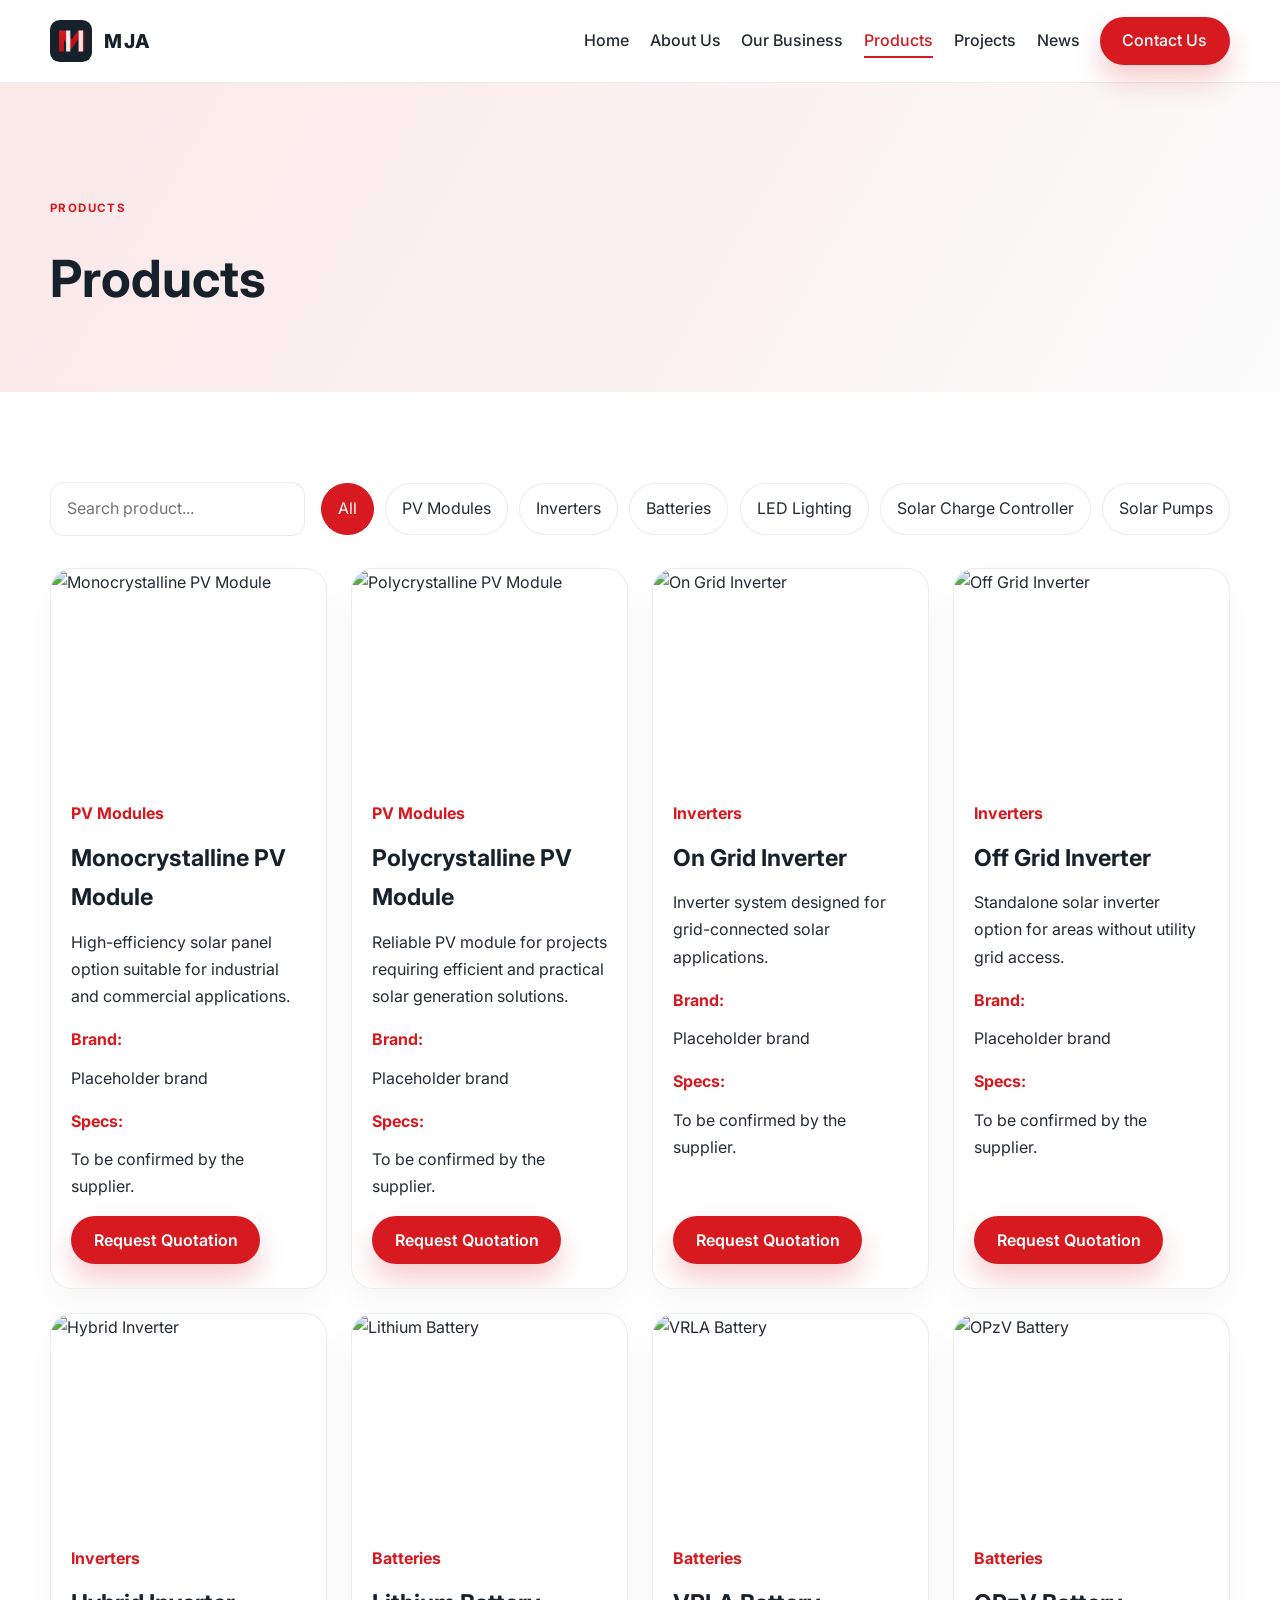
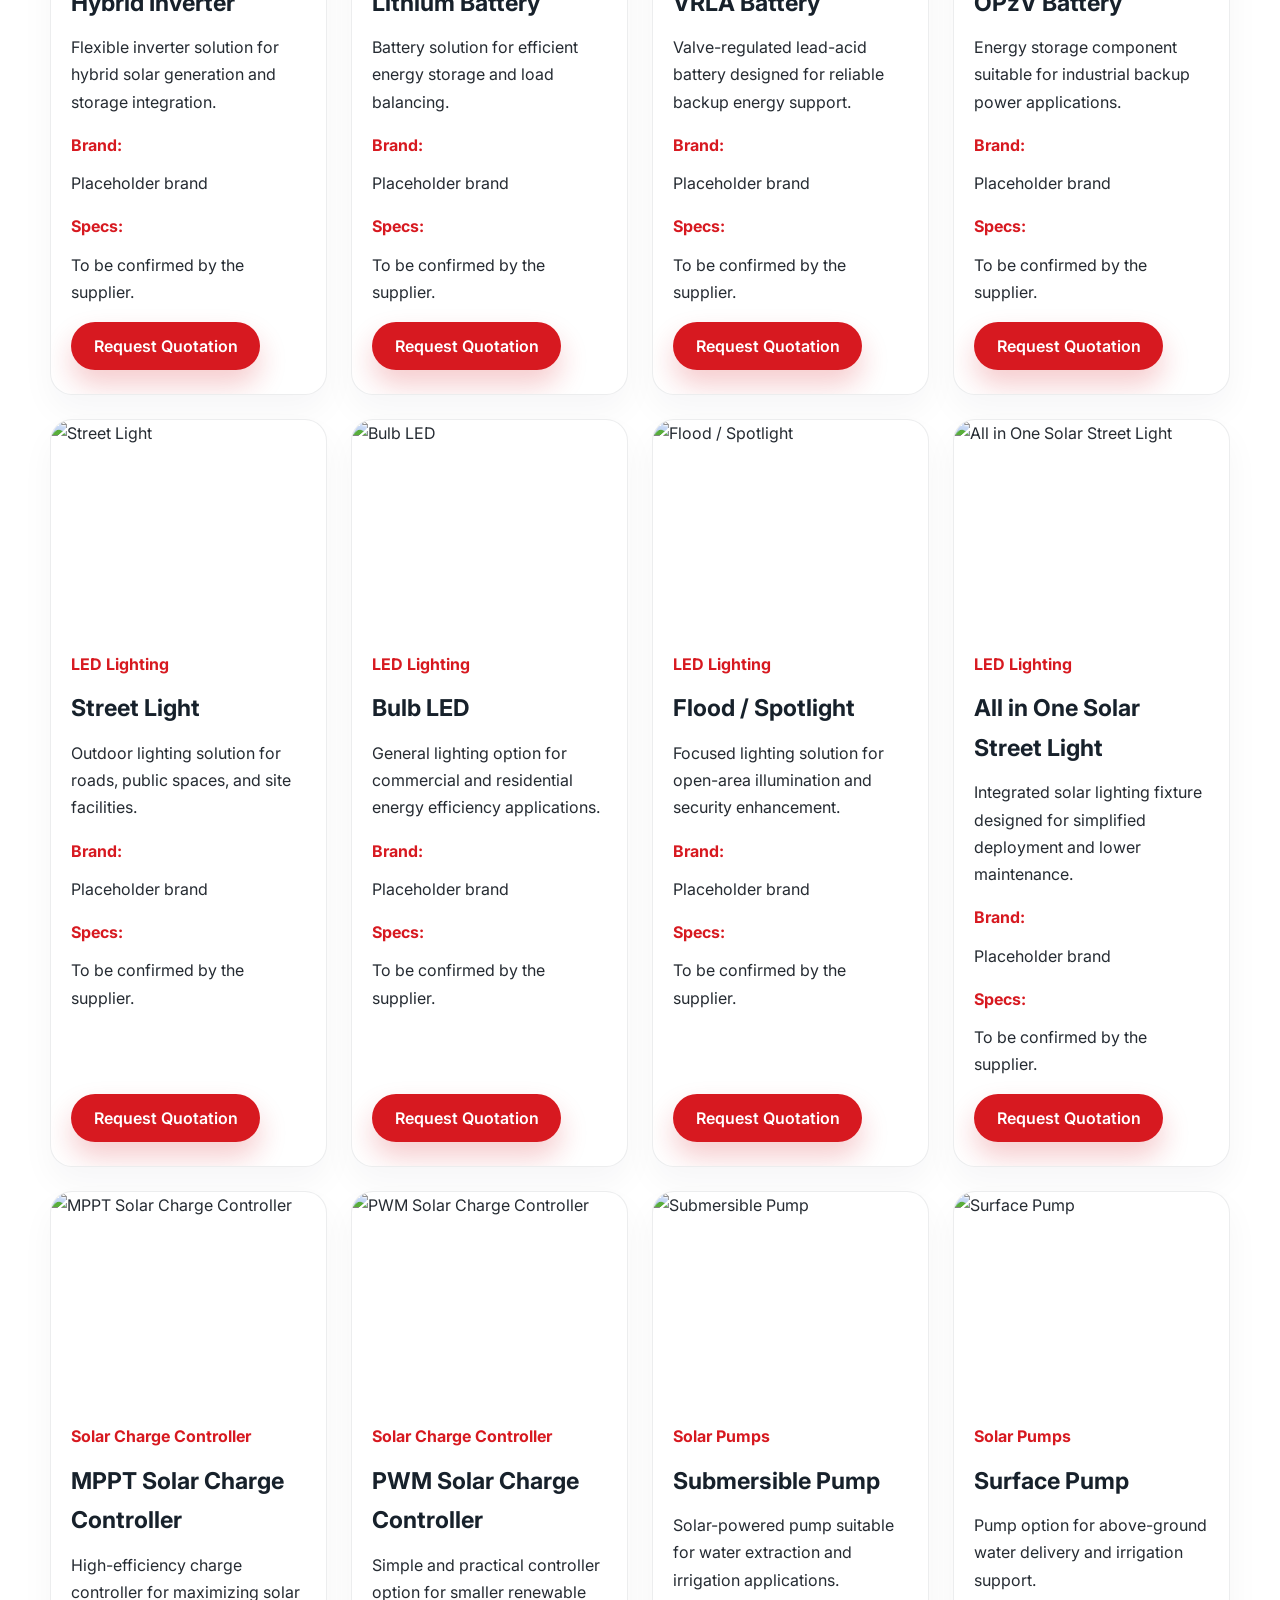
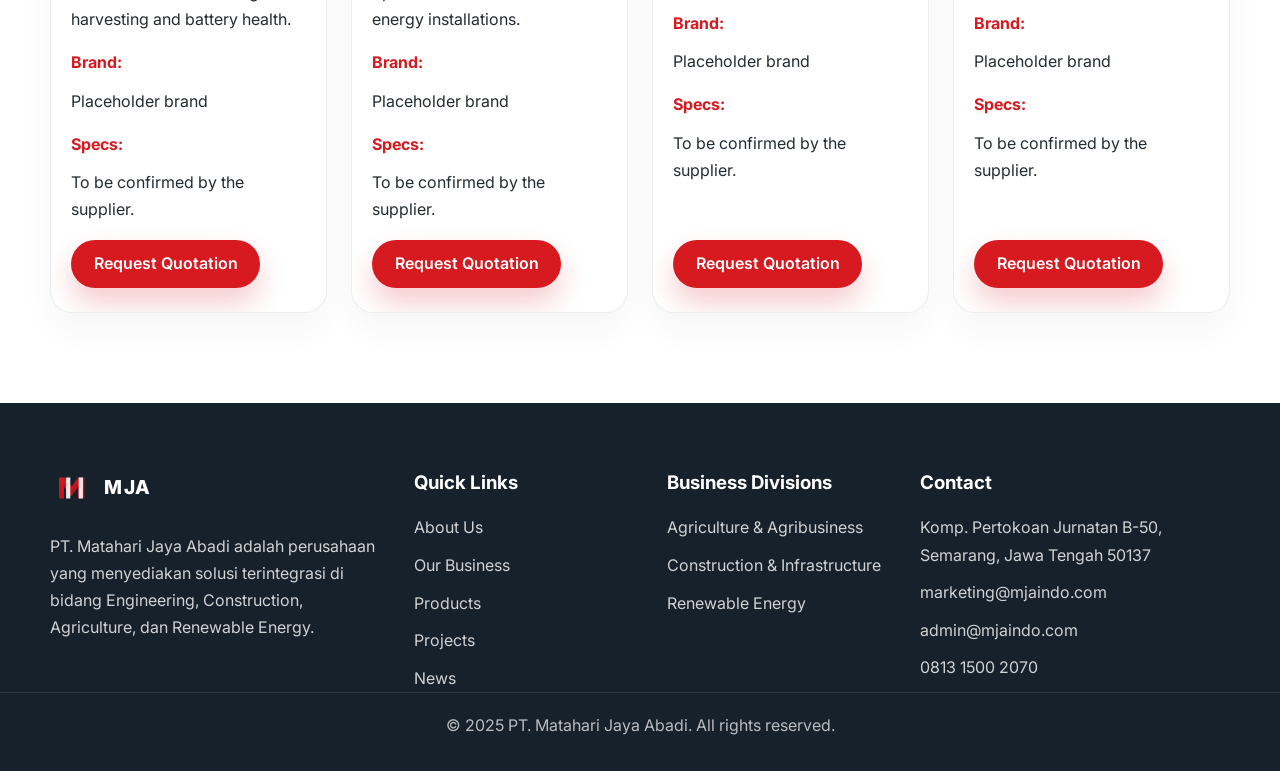
==== product/index.html @ 3fe3c7bd "Initial commit" ====
<!DOCTYPE html>
<html lang="id">
<head>
  <meta charset="UTF-8" />
  <meta name="viewport" content="width=device-width, initial-scale=1.0" />
  <title>Products | PT. Matahari Jaya Abadi</title>
  <meta name="description" content="Katalog produk MJA: PV modules, inverters, batteries, LED lighting, solar charge controller, dan solar pumps." />
  <link rel="icon" type="image/svg+xml" href="../assets/images/logo/mja-logo.svg" />
  <link rel="preconnect" href="https://fonts.googleapis.com" />
  <link rel="preconnect" href="https://fonts.gstatic.com" crossorigin />
  <link href="https://fonts.googleapis.com/css2?family=Inter:wght@400;500;600;700;800&display=swap" rel="stylesheet" />
  <link rel="stylesheet" href="../css/style.css" />
  <link rel="stylesheet" href="../css/responsive.css" />
</head>
<body>
  <header class="site-header">
    <div class="container nav-wrap">
      <a href="../index.html" class="brand" aria-label="MJA home">
        <img src="../assets/images/logo/mja-logo.svg" alt="MJA Logo" />
        <span>MJA</span>
      </a>
      <button class="nav-toggle" aria-label="Toggle navigation">
        <span></span><span></span><span></span>
      </button>
      <nav class="main-nav">
        <ul>
          <li><a href="../index.html">Home</a></li>
          <li><a href="../pages/about.html">About Us</a></li>
          <li><a href="../pages/business.html">Our Business</a></li>
          <li><a href="./" class="active">Products</a></li>
          <li><a href="../pages/projects.html">Projects</a></li>
          <li><a href="../pages/news.html">News</a></li>
        </ul>
        <a href="../pages/contact.html" class="btn btn-primary nav-cta">Contact Us</a>
      </nav>
    </div>
  </header>

  <main>
    <section class="page-hero small-hero">
      <div class="container reveal">
        <span class="eyebrow">Products</span>
        <h1>Products</h1>
      </div>
    </section>

    <section class="section">
      <div class="container">
        <div class="catalog-toolbar reveal">
          <div class="search-wrap">
            <input type="search" id="product-search" placeholder="Search product..." aria-label="Search product" />
          </div>
          <div class="filter-group" id="product-filters" aria-label="Product Category Filters"></div>
        </div>
        <div id="products-grid" class="card-grid four-col products-grid"></div>
      </div>
    </section>
  </main>

  <footer class="site-footer">
    <div class="container footer-grid">
      <div>
        <a href="../index.html" class="brand footer-brand">
          <img src="../assets/images/logo/mja-logo.svg" alt="MJA Logo" />
          <span>MJA</span>
        </a>
        <p>PT. Matahari Jaya Abadi adalah perusahaan yang menyediakan solusi terintegrasi di bidang Engineering, Construction, Agriculture, dan Renewable Energy.</p>
      </div>
      <div>
        <h3>Quick Links</h3>
        <ul class="footer-links">
          <li><a href="../pages/about.html">About Us</a></li>
          <li><a href="../pages/business.html">Our Business</a></li>
          <li><a href="./">Products</a></li>
          <li><a href="../pages/projects.html">Projects</a></li>
          <li><a href="../pages/news.html">News</a></li>
        </ul>
      </div>
      <div>
        <h3>Business Divisions</h3>
        <ul class="footer-links">
          <li>Agriculture & Agribusiness</li>
          <li>Construction & Infrastructure</li>
          <li>Renewable Energy</li>
        </ul>
      </div>
      <div>
        <h3>Contact</h3>
        <ul class="footer-links contact-list">
          <li>Komp. Pertokoan Jurnatan B-50, Semarang, Jawa Tengah 50137</li>
          <li><a href="mailto:marketing@mjaindo.com">marketing@mjaindo.com</a></li>
          <li><a href="mailto:admin@mjaindo.com">admin@mjaindo.com</a></li>
          <li><a href="https://wa.me/6281315002070" target="_blank" rel="noreferrer">0813 1500 2070</a></li>
        </ul>
      </div>
    </div>
    <div class="copyright">© 2025 PT. Matahari Jaya Abadi. All rights reserved.</div>
  </footer>

  <a href="#top" class="back-to-top" aria-label="Back to top">↑</a>

  <script src="../js/shared/main.js"></script>
  <script src="../js/pages/products.js"></script>
</body>
</html>
---- css/style.css ----
:root {
  --primary-red: #D71920;
  --dark-red: #A80F17;
  --white: #FFFFFF;
  --dark-navy: #17212B;
  --charcoal: #252B32;
  --light-gray: #F5F6F8;
  --medium-gray: #737B84;
  --line: rgba(23, 33, 43, 0.08);
  --shadow: 0 24px 60px rgba(23, 33, 43, 0.12);
  --radius: 22px;
  --container: 1180px;
}

* { box-sizing: border-box; }
html { scroll-behavior: smooth; }
body {
  margin: 0;
  font-family: 'Inter', sans-serif;
  color: var(--charcoal);
  background: var(--white);
  line-height: 1.7;
}
img { max-width: 100%; display: block; }
a { text-decoration: none; color: inherit; }
button, input, textarea { font: inherit; }
.container {
  width: min(var(--container), calc(100% - 2rem));
  margin: 0 auto;
}
.section {
  padding: 90px 0;
}
.section-alt {
  background: var(--light-gray);
}
.top-bar {
  background: var(--dark-navy);
  color: rgba(255,255,255,0.8);
  font-size: 0.8rem;
}
.top-bar-inner {
  display: flex;
  align-items: center;
  justify-content: space-between;
  min-height: 36px;
  gap: 1rem;
}
.site-header {
  position: sticky;
  top: 0;
  z-index: 50;
  background: rgba(255,255,255,0.9);
  backdrop-filter: blur(14px);
  border-bottom: 1px solid var(--line);
}
.nav-wrap {
  display: flex;
  align-items: center;
  justify-content: space-between;
  min-height: 82px;
  gap: 1.25rem;
}
.brand {
  display: inline-flex;
  align-items: center;
  gap: 0.75rem;
  font-weight: 800;
  color: var(--dark-navy);
}
.brand img {
  width: 42px;
  height: 42px;
}
.brand span {
  font-size: 1.2rem;
  letter-spacing: 0.08em;
}
.main-nav {
  display: flex;
  align-items: center;
  justify-content: flex-end;
  gap: 1.25rem;
  flex: 1;
}
.main-nav ul {
  list-style: none;
  display: flex;
  align-items: center;
  gap: 1.3rem;
  margin: 0;
  padding: 0;
}
.main-nav a {
  position: relative;
  color: var(--charcoal);
  font-weight: 500;
  transition: color .2s ease;
}
.main-nav a::after {
  content: '';
  position: absolute;
  left: 0;
  bottom: -8px;
  width: 0;
  height: 2px;
  background: var(--primary-red);
  transition: width .2s ease;
}
.main-nav a:hover::after,
.main-nav a.active::after {
  width: 100%;
}
.main-nav a.active, .main-nav a:hover {
  color: var(--primary-red);
}
.main-nav a.nav-cta,
.main-nav a.nav-cta:hover,
.main-nav a.nav-cta.active {
  color: var(--white);
}
.main-nav a.nav-cta::after {
  display: none;
}
.nav-toggle {
  display: none;
  flex-direction: column;
  justify-content: center;
  gap: 5px;
  width: 46px;
  height: 46px;
  border: 1px solid var(--line);
  border-radius: 12px;
  background: var(--white);
  cursor: pointer;
}
.nav-toggle span {
  display: block;
  width: 22px;
  height: 2px;
  background: var(--dark-navy);
  margin: 0 auto;
}
.btn {
  display: inline-flex;
  align-items: center;
  justify-content: center;
  gap: 0.5rem;
  min-height: 48px;
  padding: 0 1.35rem;
  border-radius: 999px;
  border: 1px solid transparent;
  font-weight: 600;
  transition: transform .2s ease, box-shadow .2s ease, background .2s ease;
}
.btn:hover {
  transform: translateY(-1px);
}
.btn-primary {
  background: var(--primary-red);
  color: var(--white);
  box-shadow: 0 15px 28px rgba(215, 25, 32, 0.22);
}
.btn-primary:hover {
  background: var(--dark-red);
}
.btn-secondary {
  background: transparent;
  color: var(--dark-navy);
  border-color: rgba(23,33,43,0.14);
}
.eyebrow {
  display: inline-block;
  margin-bottom: 1rem;
  color: var(--primary-red);
  font-weight: 700;
  text-transform: uppercase;
  letter-spacing: 0.12em;
  font-size: 0.72rem;
}
.eyebrow.accent { color: var(--primary-red); }
.hero {
  position: relative;
  min-height: 620px;
  display: flex;
  align-items: center;
  background: url('https://images.unsplash.com/photo-1497440001374-f26997328c1b?auto=format&fit=crop&w=1600&q=80') center/cover no-repeat;
}
.hero-overlay {
  position: absolute;
  inset: 0;
  background: linear-gradient(90deg, rgba(23,33,43,0.82), rgba(23,33,43,0.5));
}
.hero-content {
  position: relative;
  z-index: 1;
  padding: 90px 0;
}
.hero-copy {
  max-width: 700px;
  color: var(--white);
}
.hero-copy h1 {
  font-size: clamp(2.5rem, 5vw, 5rem);
  line-height: 1.06;
  margin: 0 0 1rem;
}
.hero-copy p {
  max-width: 600px;
  font-size: 1.08rem;
  color: rgba(255,255,255,.88);
  margin-bottom: 2rem;
}
.hero-actions {
  display: flex;
  flex-wrap: wrap;
  gap: 1rem;
}
.section-heading {
  margin-bottom: 2.2rem;
}
.section-heading h2 {
  margin: 0;
  font-size: clamp(2rem, 3vw, 2.8rem);
  line-height: 1.2;
  color: var(--dark-navy);
}
.section-heading.center {
  text-align: center;
}
.intro-grid,
.business-layout,
.contact-grid,
.experience-wrap {
  display: grid;
  grid-template-columns: repeat(2, minmax(0, 1fr));
  gap: 3rem;
  align-items: center;
}
.intro-image img,
.business-image img {
  width: 100%;
  min-height: 420px;
  object-fit: cover;
  border-radius: var(--radius);
  box-shadow: var(--shadow);
}
.intro-copy h2,
.business-copy h2,
.experience-copy h2 {
  margin: 0 0 1rem;
  font-size: clamp(2rem, 3vw, 3rem);
  line-height: 1.2;
  color: var(--dark-navy);
}
.intro-copy p, .business-copy p, .experience-copy p {
  color: var(--charcoal);
  margin: 0 0 1.1rem;
}
.text-link {
  display: inline-flex;
  align-items: center;
  gap: 0.5rem;
  color: var(--primary-red);
  font-weight: 700;
}
.card-grid, .feature-grid, .document-grid, .news-grid {
  display: grid;
  gap: 1.5rem;
}
.three-col, .four-col {
  grid-template-columns: repeat(3, minmax(0, 1fr));
}
.four-col { grid-template-columns: repeat(4, minmax(0, 1fr)); }
.info-card, .feature-item, .doc-card, .news-card, .project-card, .info-panel {
  border: 1px solid var(--line);
  border-radius: var(--radius);
  background: var(--white);
  overflow: hidden;
  box-shadow: 0 16px 34px rgba(23,33,43,0.04);
}
.info-card, .doc-card, .news-card, .project-card {
  display: flex;
  flex-direction: column;
}
.info-card img {
  width: 100%;
  height: 230px;
  object-fit: cover;
}
.card-body {
  padding: 1.3rem 1.25rem 1.5rem;
}
.info-card .card-body, .news-card .card-body, .project-card .card-body {
  display: flex;
  flex: 1;
  flex-direction: column;
}
.card-body > .text-link, .card-body > .btn, .doc-card > .text-link {
  margin-top: auto;
  align-self: flex-start;
}
.card-body h3 {
  margin: 0 0 0.7rem;
  color: var(--dark-navy);
  font-size: 1.45rem;
}
.card-body p {
  margin: 0 0 1rem;
  color: var(--charcoal);
}
.feature-grid {
  grid-template-columns: repeat(3, minmax(0, 1fr));
}
.feature-item {
  padding: 1.5rem;
}
.feature-icon {
  width: 52px;
  height: 52px;
  display: inline-flex;
  align-items: center;
  justify-content: center;
  border-radius: 14px;
  background: rgba(215,25,32,0.1);
  color: var(--primary-red);
  font-weight: 800;
  margin-bottom: 0.8rem;
}
.feature-item h3 {
  margin: 0 0 0.4rem;
  font-size: 1.2rem;
  color: var(--dark-navy);
}
.feature-item p {
  margin: 0;
  color: var(--charcoal);
}
.project-grid {
  display: grid;
  grid-template-columns: repeat(3, minmax(0, 1fr));
  gap: 1.6rem;
}
.project-card img {
  width: 100%;
  height: 230px;
  object-fit: cover;
}
.project-card .card-body {
  padding-top: 1.1rem;
}
.project-meta {
  display: flex;
  flex-wrap: wrap;
  gap: 0.5rem 0.75rem;
  color: var(--medium-gray);
  font-size: 0.86rem;
  margin-bottom: 0.7rem;
}
.project-card h3 {
  margin: 0 0 0.3rem;
  font-size: 1.2rem;
}
.experience {
  background: linear-gradient(180deg, #fff 0%, #f7f7f8 100%);
}
.experience-wrap {
  gap: 2rem;
}
.check-list {
  list-style: none;
  padding: 0;
  margin: 1rem 0 0;
  display: grid;
  gap: 0.75rem;
  color: var(--dark-navy);
}
.check-list li {
  position: relative;
  padding-left: 1.7rem;
}
.check-list li::before {
  content: '•';
  position: absolute;
  left: 0;
  top: 0;
  color: var(--primary-red);
  font-weight: 800;
}
.stat-item {
  padding: 1.5rem;
  background: var(--white);
  border-radius: var(--radius);
  border: 1px solid var(--line);
  box-shadow: var(--shadow);
  margin-bottom: 1rem;
}
.stat-item strong {
  display: block;
  color: var(--dark-navy);
  font-size: 2rem;
  line-height: 1;
  margin-bottom: 0.5rem;
}
.stat-item span {
  color: var(--medium-gray);
}
.cta-section {
  padding-top: 0;
}
.cta-box {
  background: linear-gradient(135deg, var(--dark-navy), #1f2a38);
  color: var(--white);
  border-radius: 28px;
  padding: 2.4rem 2rem;
  display: grid;
  grid-template-columns: 2fr 1.5fr auto;
  gap: 1.5rem;
  align-items: center;
  box-shadow: var(--shadow);
}
.cta-box h2 {
  margin: 0.2rem 0 0;
  font-size: clamp(1.8rem, 3vw, 3rem);
  line-height: 1.15;
}
.cta-box p {
  margin: 0;
  color: rgba(255,255,255,0.8);
}
.page-hero {
  padding: 110px 0 70px;
  background: linear-gradient(120deg, rgba(215,25,32,0.08), rgba(23,33,43,0.02));
}
.small-hero {
  padding-top: 110px;
  background: linear-gradient(120deg, rgba(215,25,32,0.1), rgba(23,33,43,0.02));
}
.page-hero h1 {
  margin: 0;
  font-size: clamp(2.3rem, 4vw, 4rem);
  color: var(--dark-navy);
}
.business-layout {
  gap: 2.5rem;
}
.business-layout.reverse {
  grid-template-columns: minmax(0,1fr) minmax(0,1fr);
}
.business-copy {
  max-width: 560px;
}
.business-copy .check-list {
  grid-template-columns: repeat(2, minmax(220px, 1fr));
}
.two-col-grid {
  display: grid;
  grid-template-columns: repeat(2, minmax(0, 1fr));
  gap: 1.5rem;
}
.info-panel {
  padding: 1.7rem;
}
.values-grid {
  grid-template-columns: repeat(5, minmax(0, 1fr));
}
.document-grid {
  grid-template-columns: repeat(3, minmax(0, 1fr));
}
.doc-card {
  padding: 1.6rem;
}
.doc-icon {
  width: 72px;
  height: 72px;
  border-radius: 18px;
  background: rgba(215,25,32,0.08);
  color: var(--primary-red);
  display: flex;
  align-items: center;
  justify-content: center;
  font-weight: 800;
  font-size: 0.9rem;
  margin-bottom: 1rem;
}
.catalog-toolbar {
  display: flex;
  align-items: center;
  justify-content: space-between;
  gap: 1rem;
  margin-bottom: 2rem;
}
.search-wrap {
  flex: 1;
}
.search-wrap input {
  width: 100%;
  min-height: 50px;
  border: 1px solid var(--line);
  border-radius: 14px;
  padding: 0.8rem 1rem;
  background: var(--white);
}
.filter-group {
  display: flex;
  flex-wrap: wrap;
  gap: 0.7rem;
}
.filter-button {
  border: 1px solid var(--line);
  background: var(--white);
  color: var(--charcoal);
  border-radius: 999px;
  padding: 0.7rem 1rem;
  cursor: pointer;
  transition: all .2s ease;
}
.filter-button.active, .filter-button:hover {
  background: var(--primary-red);
  color: var(--white);
  border-color: var(--primary-red);
}
.products-grid {
  grid-template-columns: repeat(4, minmax(0, 1fr));
}
.product-card img {
  width: 100%;
  height: 210px;
  object-fit: cover;
}
.product-card .card-body strong {
  display: block;
  color: var(--primary-red);
  margin-bottom: 0.7rem;
}
.news-feature {
  display: grid;
  grid-template-columns: 1.4fr 1fr;
  gap: 1.5rem;
  align-items: center;
  background: var(--white);
  border: 1px solid var(--line);
  border-radius: var(--radius);
  overflow: hidden;
  margin-bottom: 2rem;
}
.news-feature-image img {
  width: 100%;
  min-height: 430px;
  object-fit: cover;
}
.news-feature-copy {
  padding: 2rem;
}
.news-feature-copy h2 {
  margin-top: 0;
  font-size: clamp(1.8rem, 2.5vw, 2.6rem);
  color: var(--dark-navy);
}
.news-grid {
  grid-template-columns: repeat(3, minmax(0, 1fr));
}
.news-card img {
  width: 100%;
  height: 220px;
  object-fit: cover;
}
.news-meta {
  display: inline-block;
  margin-bottom: 0.7rem;
  color: var(--medium-gray);
  font-size: 0.75rem;
  letter-spacing: 0.04em;
  text-transform: uppercase;
}
.article-container {
  max-width: 860px;
}
.article-cover {
  width: 100%;
  max-height: 480px;
  object-fit: cover;
  border-radius: var(--radius);
  margin-bottom: 2rem;
  box-shadow: var(--shadow);
}
.article-content h2 {
  margin: 2rem 0 0.75rem;
  color: var(--dark-navy);
  line-height: 1.25;
}
.article-content p {
  margin: 0 0 1rem;
}
.contact-grid {
  align-items: start;
}
.contact-box {
  background: var(--white);
  border: 1px solid var(--line);
  border-radius: var(--radius);
  box-shadow: 0 18px 34px rgba(23,33,43,0.04);
  padding: 2rem;
}
.contact-box h2 {
  margin-top: 0;
  color: var(--dark-navy);
}
.whatsapp-contact {
  display: flex;
  flex-direction: column;
  justify-content: center;
  min-height: 100%;
}
.whatsapp-contact p {
  margin: 0 0 1.5rem;
}
.btn-whatsapp {
  align-self: flex-start;
  background: #168a4a;
  color: var(--white);
}
.btn-whatsapp:hover {
  background: #11733d;
}
.contact-list-detail {
  list-style: none;
  padding: 0;
  margin: 0 0 1.5rem;
  display: grid;
  gap: 0.8rem;
  color: var(--charcoal);
}
.contact-actions {
  display: flex;
  flex-wrap: wrap;
  gap: 0.8rem;
}
.form-box form {
  display: grid;
  gap: 1rem;
}
.form-row {
  display: grid;
  gap: 1rem;
}
.two-col { grid-template-columns: repeat(2, minmax(0, 1fr)); }
label {
  display: block;
  margin-bottom: 0.45rem;
  font-weight: 600;
  color: var(--dark-navy);
}
input, textarea {
  width: 100%;
  background: var(--white);
  border: 1px solid rgba(23,33,43,0.12);
  border-radius: 12px;
  min-height: 52px;
  padding: 0.8rem 1rem;
  color: var(--charcoal);
}
textarea { min-height: 140px; resize: vertical; }
input:focus, textarea:focus {
  outline: 2px solid rgba(215,25,32,0.18);
  border-color: rgba(215,25,32,0.28);
}
.map-wrap iframe {
  width: 100%;
  min-height: 420px;
  border: 0;
  border-radius: var(--radius);
}
.site-footer {
  background: var(--dark-navy);
  color: rgba(255,255,255,0.8);
  padding-top: 4rem;
}
.footer-grid {
  display: grid;
  grid-template-columns: 1.5fr 1fr 1fr 1.4fr;
  gap: 2rem;
}
.footer-brand span {
  color: var(--white);
}
.footer-grid h3 {
  color: var(--white);
  margin-top: 0;
  margin-bottom: 1rem;
}
.footer-links {
  list-style: none;
  padding: 0;
  margin: 0;
  display: grid;
  gap: 0.65rem;
}
.contact-list a { color: rgba(255,255,255,0.8); }
.copyright {
  border-top: 1px solid rgba(255,255,255,0.1);
  padding: 1.2rem 0 2rem;
  text-align: center;
  color: rgba(255,255,255,0.7);
}
.back-to-top {
  position: fixed;
  right: 22px;
  bottom: 22px;
  width: 48px;
  height: 48px;
  border-radius: 50%;
  background: var(--primary-red);
  color: var(--white);
  display: grid;
  place-items: center;
  box-shadow: var(--shadow);
  opacity: 0;
  visibility: hidden;
  transform: translateY(10px);
  transition: all .22s ease;
  z-index: 40;
}
.back-to-top.visible {
  opacity: 1;
  visibility: visible;
  transform: translateY(0);
}
.reveal {
  opacity: 0;
  transform: translateY(20px);
  transition: opacity .55s ease, transform .55s ease;
}
.reveal.visible {
  opacity: 1;
  transform: translateY(0);
}
.hidden { display: none !important; }

@media (max-width: 900px) {
  .main-nav {
    position: fixed;
    inset: 82px 1rem auto 1rem;
    flex-direction: column;
    align-items: stretch;
    background: rgba(255,255,255,0.98);
    border: 1px solid var(--line);
    border-radius: 18px;
    padding: 1rem;
    box-shadow: var(--shadow);
    opacity: 0;
    visibility: hidden;
    transform: translateY(-8px);
    transition: all .2s ease;
  }
  .main-nav.open {
    opacity: 1;
    visibility: visible;
    transform: translateY(0);
  }
  .main-nav ul {
    flex-direction: column;
    align-items: flex-start;
    width: 100%;
  }
  .nav-toggle { display: flex; }
  .nav-cta { width: 100%; }
  .intro-grid, .business-layout, .contact-grid, .experience-wrap, .footer-grid, .news-feature, .two-col-grid, .cta-box {
    grid-template-columns: 1fr;
  }
  .feature-grid, .three-col, .four-col, .project-grid, .document-grid, .news-grid, .values-grid {
    grid-template-columns: repeat(2, minmax(0, 1fr));
  }
}
@media (max-width: 560px) {
  .top-bar-inner { justify-content: center; text-align: center; }
  .hero { min-height: 520px; }
  .hero-copy h1 { font-size: clamp(2.3rem, 15vw, 3.5rem); }
  .feature-grid, .three-col, .four-col, .project-grid, .document-grid, .news-grid, .values-grid, .two-col { grid-template-columns: 1fr; }
  .business-copy .check-list { grid-template-columns: 1fr; }
  .catalog-toolbar { flex-direction: column; align-items: stretch; }
  .cta-box { padding: 1.5rem; }
}
---- css/responsive.css ----
/* Additional responsive polish */
@media (max-width: 680px) {
  .section { padding: 72px 0; }
  .btn { width: 100%; }
  .hero-actions,
  .contact-actions { flex-direction: column; }
  .top-bar-inner { font-size: 0.7rem; }
}
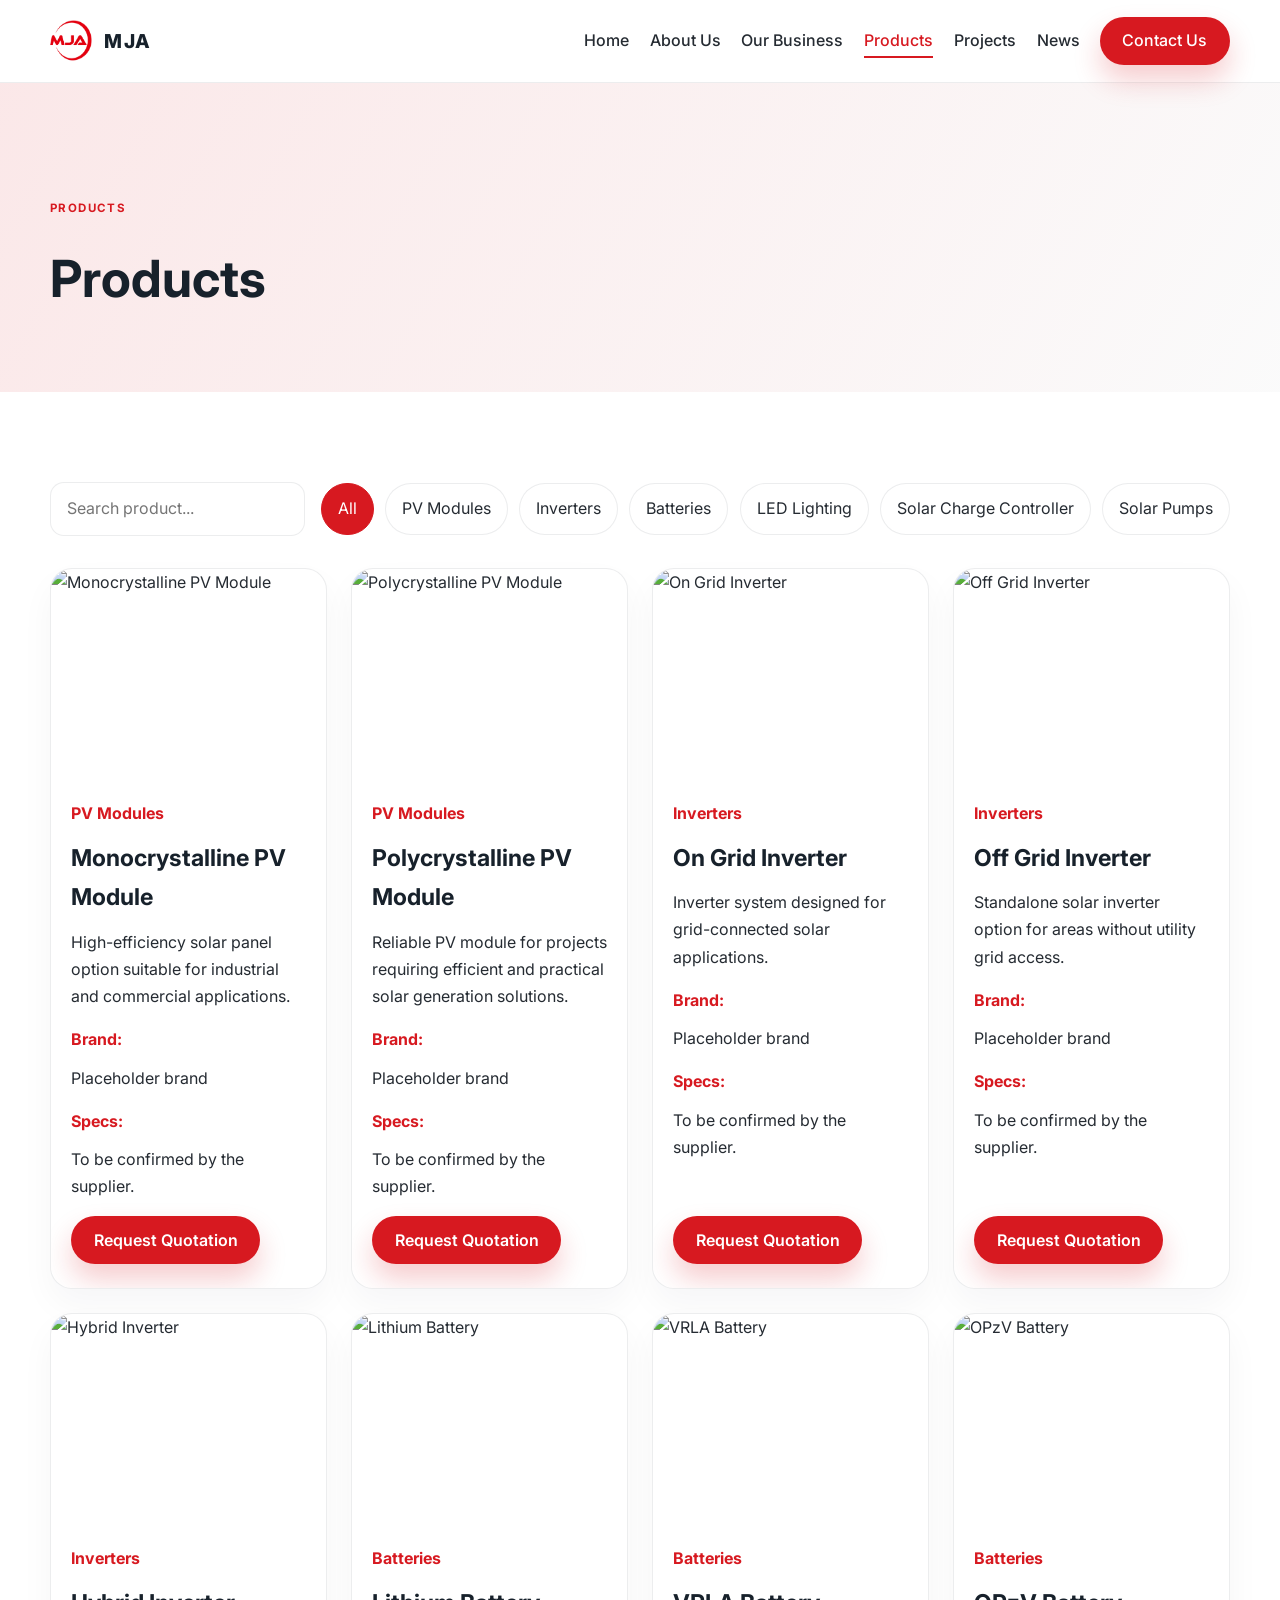
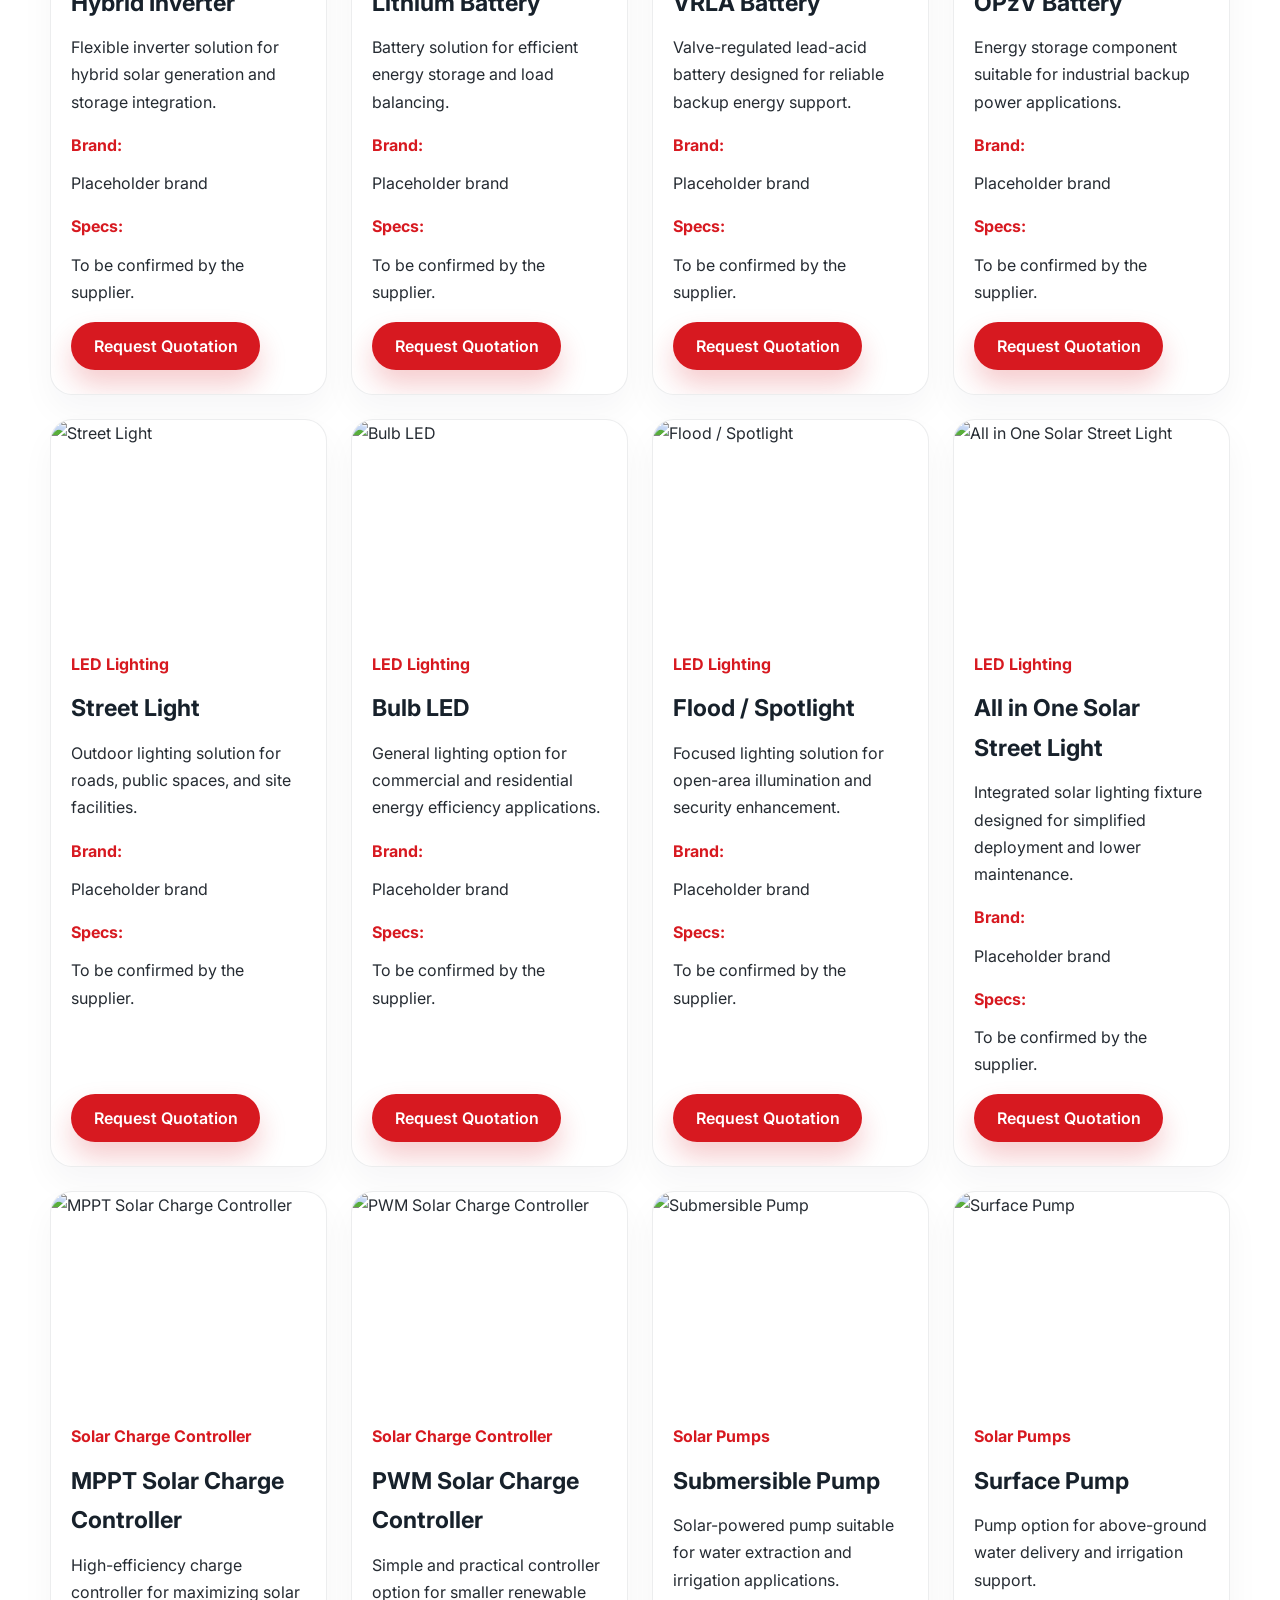
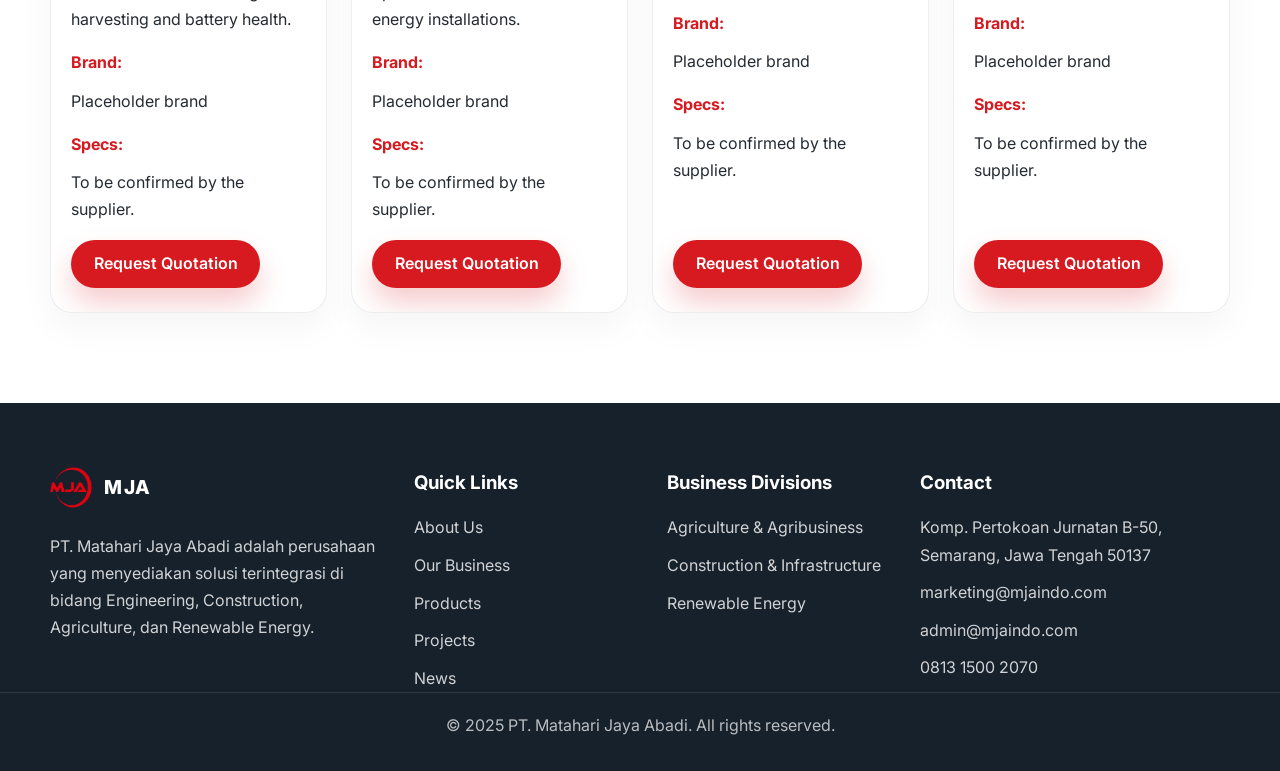
==== commit 89597543: "Update logo" ====
--- a/product/index.html
+++ b/product/index.html
@@ -5,7 +5,7 @@
   <meta name="viewport" content="width=device-width, initial-scale=1.0" />
   <title>Products | PT. Matahari Jaya Abadi</title>
   <meta name="description" content="Katalog produk MJA: PV modules, inverters, batteries, LED lighting, solar charge controller, dan solar pumps." />
-  <link rel="icon" type="image/svg+xml" href="../assets/images/logo/mja-logo.svg" />
+  <link rel="icon" type="image/png" href="../assets/images/logo/MJA%20Logo.png" />
   <link rel="preconnect" href="https://fonts.googleapis.com" />
   <link rel="preconnect" href="https://fonts.gstatic.com" crossorigin />
   <link href="https://fonts.googleapis.com/css2?family=Inter:wght@400;500;600;700;800&display=swap" rel="stylesheet" />
@@ -16,7 +16,7 @@
   <header class="site-header">
     <div class="container nav-wrap">
       <a href="../index.html" class="brand" aria-label="MJA home">
-        <img src="../assets/images/logo/mja-logo.svg" alt="MJA Logo" />
+        <img src="../assets/images/logo/MJA%20Logo.png" alt="MJA Logo" />
         <span>MJA</span>
       </a>
       <button class="nav-toggle" aria-label="Toggle navigation">
@@ -61,7 +61,7 @@
     <div class="container footer-grid">
       <div>
         <a href="../index.html" class="brand footer-brand">
-          <img src="../assets/images/logo/mja-logo.svg" alt="MJA Logo" />
+          <img src="../assets/images/logo/MJA%20Logo.png" alt="MJA Logo" />
           <span>MJA</span>
         </a>
         <p>PT. Matahari Jaya Abadi adalah perusahaan yang menyediakan solusi terintegrasi di bidang Engineering, Construction, Agriculture, dan Renewable Energy.</p>
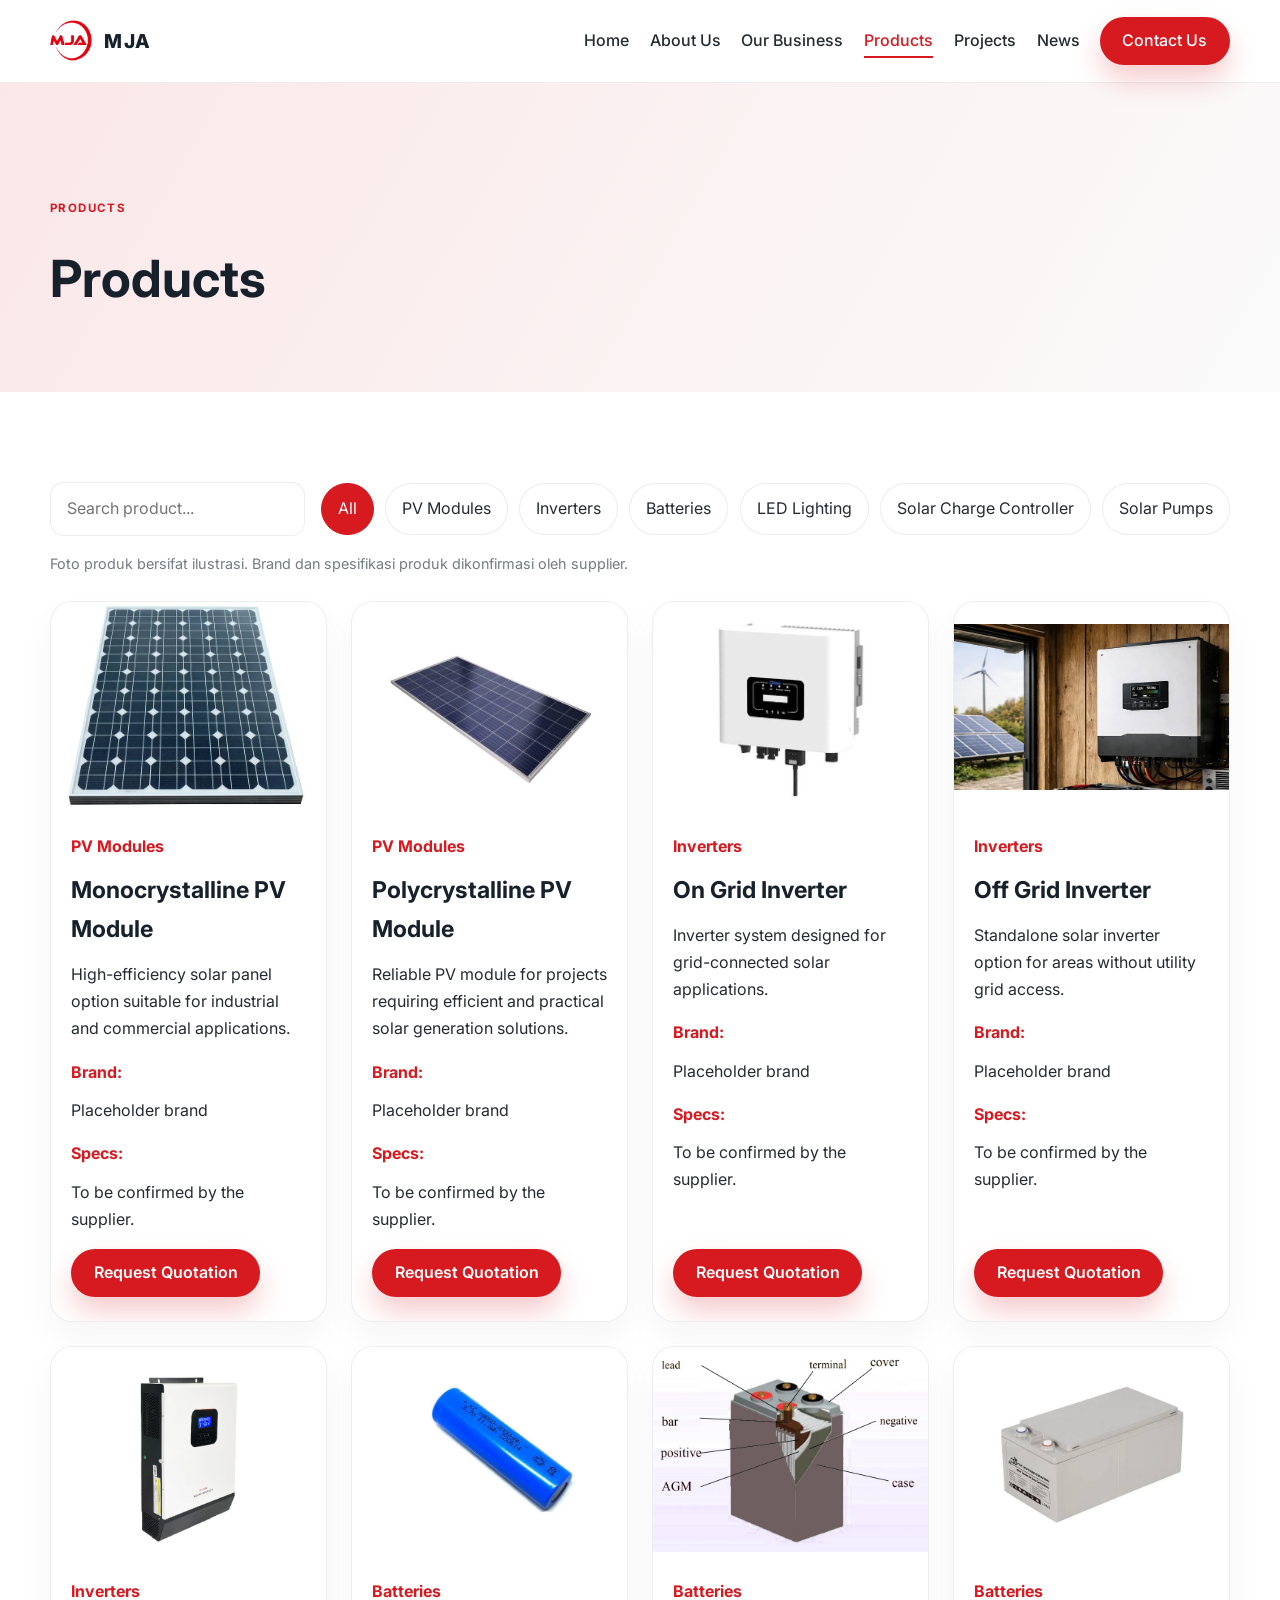
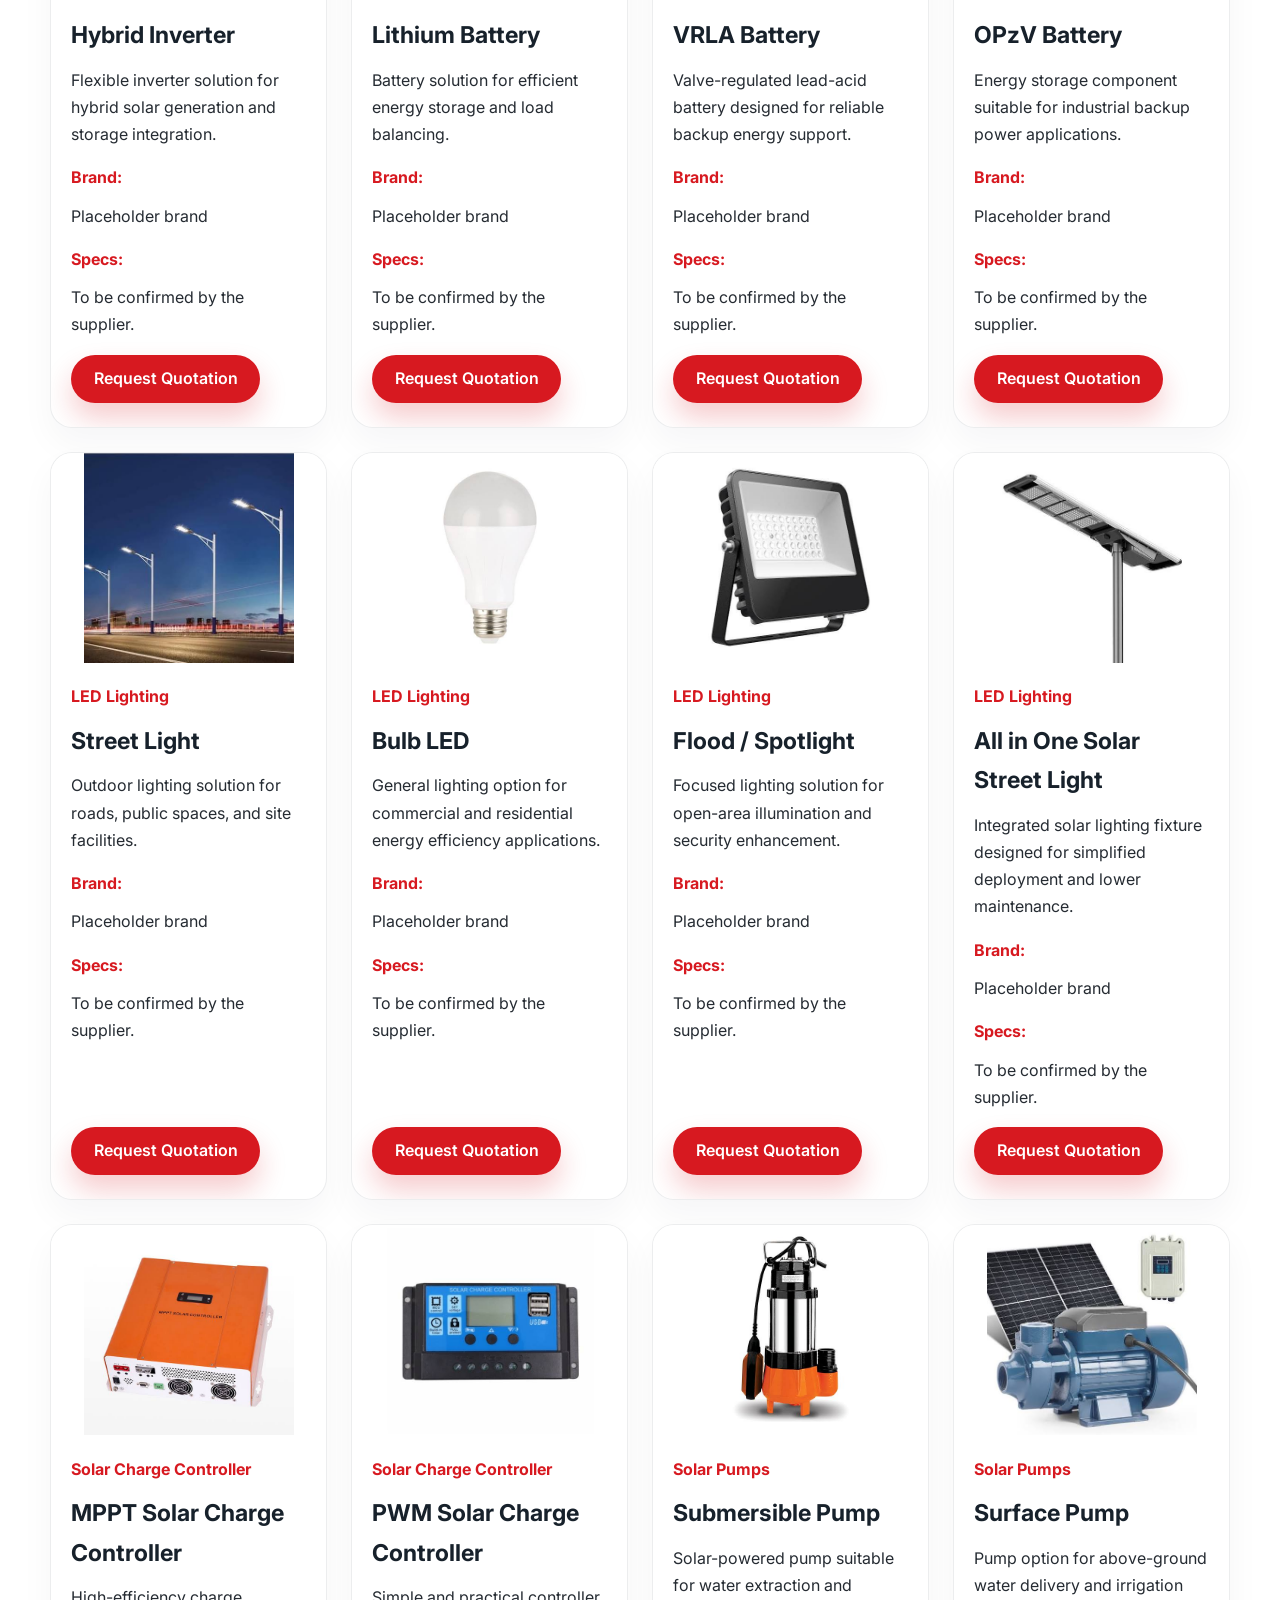
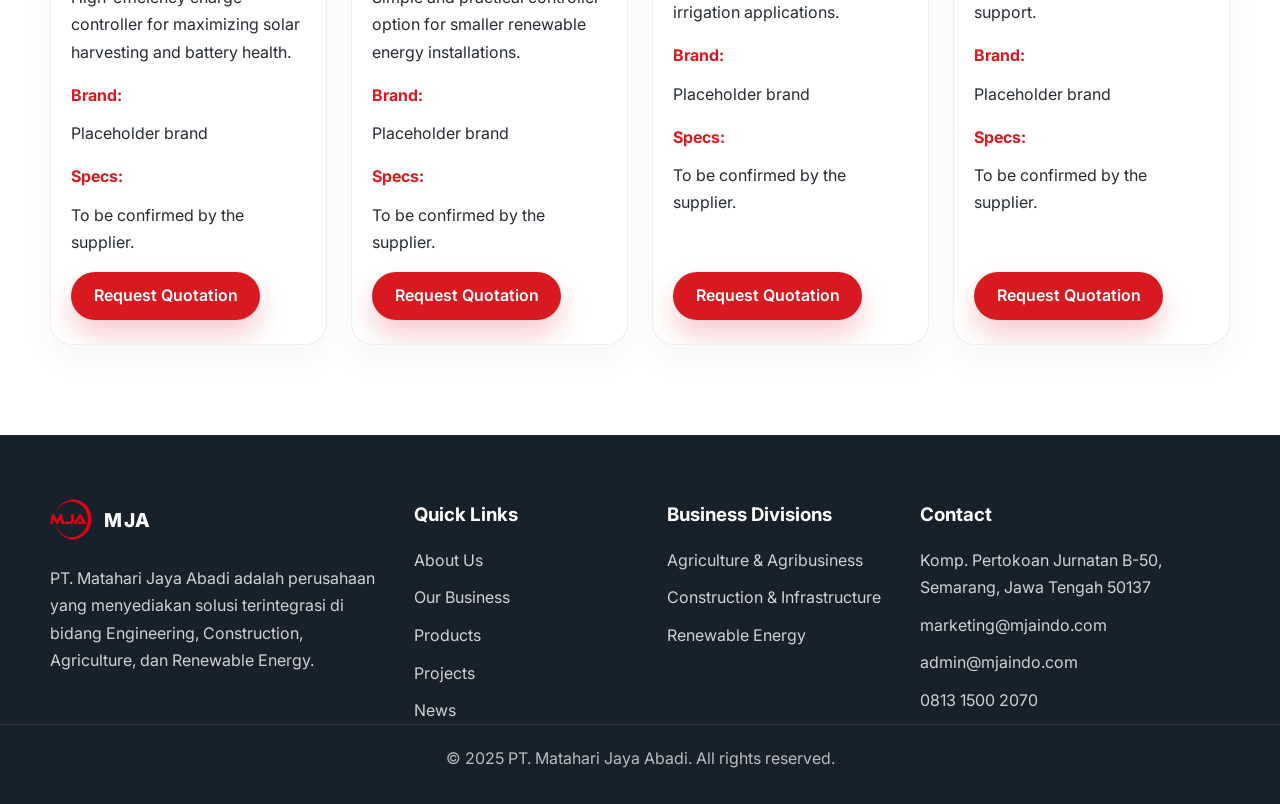
==== commit a0bf9903: "Update gambar" ====
--- a/product/index.html
+++ b/product/index.html
@@ -52,6 +52,7 @@
           </div>
           <div class="filter-group" id="product-filters" aria-label="Product Category Filters"></div>
         </div>
+        <p class="image-note">Foto produk bersifat ilustrasi. Brand dan spesifikasi produk dikonfirmasi oleh supplier.</p>
         <div id="products-grid" class="card-grid four-col products-grid"></div>
       </div>
     </section>
--- a/css/style.css
+++ b/css/style.css
@@ -341,10 +341,83 @@
   grid-template-columns: repeat(3, minmax(0, 1fr));
   gap: 1.6rem;
 }
-.project-card img {
-  width: 100%;
-  height: 230px;
-  object-fit: cover;
+.project-visual {
+  position: relative;
+  height: 150px;
+  display: flex;
+  align-items: center;
+  justify-content: space-between;
+  padding: 1.25rem 1.5rem;
+  overflow: hidden;
+  color: var(--white);
+}
+.project-visual::before,
+.project-visual::after {
+  content: '';
+  position: absolute;
+  width: 170px;
+  height: 170px;
+  border: 1px solid rgba(255,255,255,0.2);
+  border-radius: 50%;
+}
+.project-visual::before {
+  top: -105px;
+  right: 40px;
+}
+.project-visual::after {
+  top: -78px;
+  right: -15px;
+}
+.project-visual-energy {
+  background: linear-gradient(120deg, #102d3a, #176b64);
+}
+.project-visual-agriculture {
+  background: linear-gradient(120deg, #284b35, #7a9a54);
+}
+.project-visual-mark {
+  position: relative;
+  z-index: 1;
+  font-size: 2.4rem;
+  font-weight: 800;
+  letter-spacing: 0.08em;
+}
+.project-visual-year {
+  position: relative;
+  z-index: 1;
+  padding: 0.45rem 0.8rem;
+  border: 1px solid rgba(255,255,255,0.45);
+  border-radius: 999px;
+  font-size: 0.9rem;
+  font-weight: 700;
+}
+.project-card .project-visual + .card-body {
+  padding-top: 1.25rem;
+}
+.project-card .project-meta span {
+  color: var(--primary-red);
+  font-weight: 700;
+}
+.project-card .project-location {
+  color: var(--medium-gray);
+}
+.project-capacity {
+  display: flex;
+  flex-direction: column;
+  gap: 0.25rem;
+  margin-top: auto;
+  padding-top: 1rem;
+  border-top: 1px solid var(--line);
+}
+.project-capacity span {
+  color: var(--medium-gray);
+  font-size: 0.82rem;
+}
+.project-capacity strong {
+  color: var(--dark-navy);
+  font-size: 1.05rem;
+}
+.project-card .project-capacity + .text-link {
+  margin-top: 1rem;
 }
 .project-card .card-body {
   padding-top: 1.1rem;
@@ -489,6 +562,11 @@
   justify-content: space-between;
   gap: 1rem;
   margin-bottom: 2rem;
+}
+.image-note {
+  margin: -1rem 0 1.5rem;
+  color: var(--medium-gray);
+  font-size: 0.9rem;
 }
 .search-wrap {
   flex: 1;
@@ -526,7 +604,8 @@
 .product-card img {
   width: 100%;
   height: 210px;
-  object-fit: cover;
+  object-fit: contain;
+  background: #fff;
 }
 .product-card .card-body strong {
   display: block;
